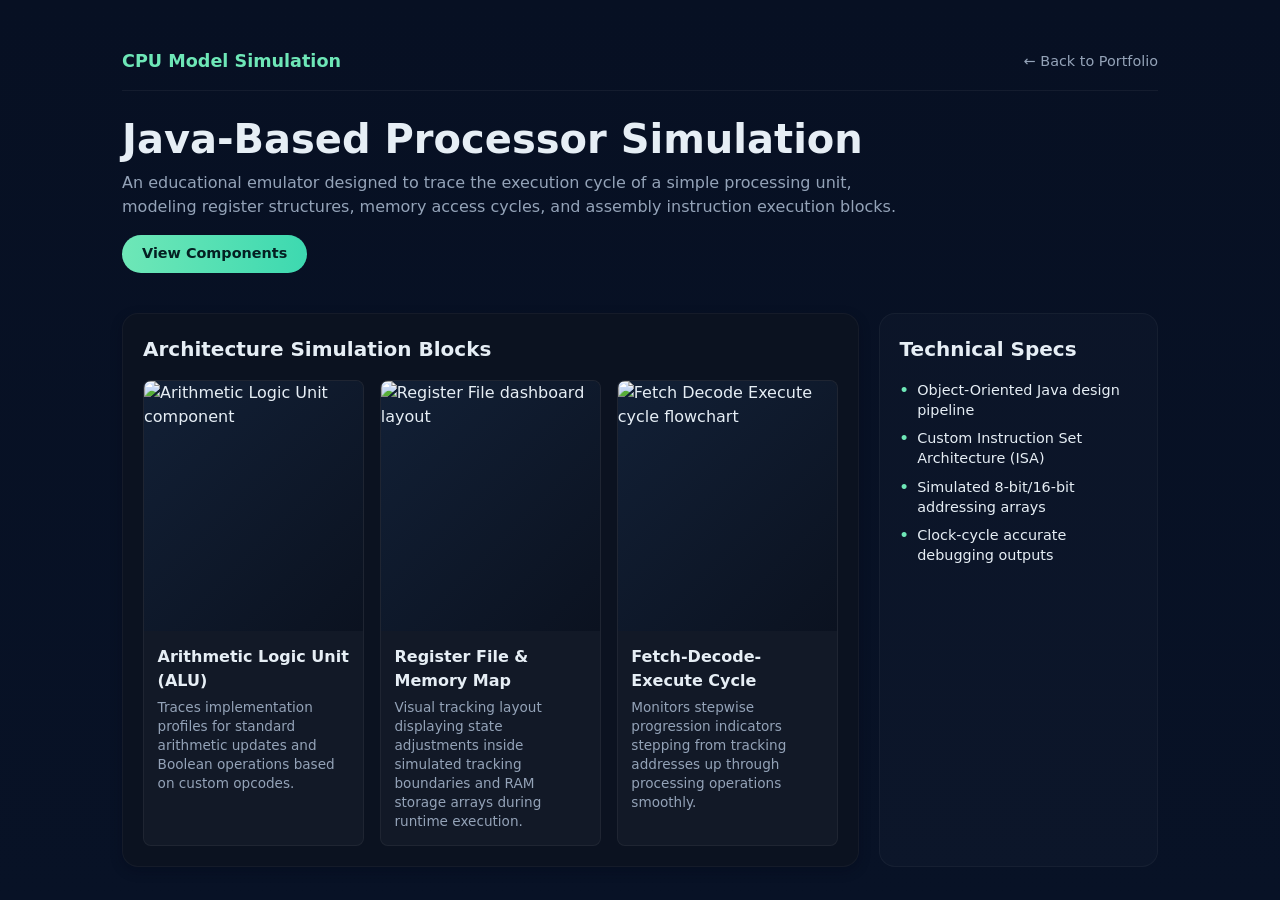
==== cpu-model.html @ 83f062a2 "Initial commit" ====
<!DOCTYPE html>
<html lang="en">
<head>
  <meta charset="UTF-8">
  <meta name="viewport" content="width=device-width, initial-scale=1.0">
  <title>CPU Model Architecture Simulation - Daniel Nelson</title>
  <link rel="stylesheet" href="style.css">
</head>
<body>
  <div class="page-container">
    <header class="project-header">
      <div class="brand">CPU Model Simulation</div>
      <nav>
        <a href="index.html">← Back to Portfolio</a>
      </nav>
    </header>

    <main>
      <section class="project-hero">
        <h1>Java-Based Processor Simulation</h1>
        <p>An educational emulator designed to trace the execution cycle of a simple processing unit, modeling register structures, memory access cycles, and assembly instruction execution blocks.</p>
        <a class="btn" href="#architecture">View Components</a>
      </section>

      <div class="project-grid-layout">
        <section class="project-main-content" id="architecture">
          <h2 class="project-section-title">Architecture Simulation Blocks</h2>
          <div class="display-cards-grid">
            <article class="detail-card">
              <img src="https://via.placeholder.com/640x360?text=ALU+Simulation" alt="Arithmetic Logic Unit component">
              <div class="detail-card-body">
                <h3>Arithmetic Logic Unit (ALU)</h3>
                <p>Traces implementation profiles for standard arithmetic updates and Boolean operations based on custom opcodes.</p>
              </div>
            </article>
            
            <article class="detail-card">
              <img src="https://via.placeholder.com/640x360?text=Register+File" alt="Register File dashboard layout">
              <div class="detail-card-body">
                <h3>Register File & Memory Map</h3>
                <p>Visual tracking layout displaying state adjustments inside simulated tracking boundaries and RAM storage arrays during runtime execution.</p>
              </div>
            </article>
            
            <article class="detail-card">
              <img src="https://via.placeholder.com/640x360?text=Instruction+Cycle" alt="Fetch Decode Execute cycle flowchart">
              <div class="detail-card-body">
                <h3>Fetch-Decode-Execute Cycle</h3>
                <p>Monitors stepwise progression indicators stepping from tracking addresses up through processing operations smoothly.</p>
              </div>
            </article>
          </div>
        </section>

        <aside class="project-sidebar">
          <h2 class="project-section-title">Technical Specs</h2>
          <ul class="spec-list">
            <li>Object-Oriented Java design pipeline</li>
            <li>Custom Instruction Set Architecture (ISA)</li>
            <li>Simulated 8-bit/16-bit addressing arrays</li>
            <li>Clock-cycle accurate debugging outputs</li>
          </ul>
        </aside>
      </div>
    </main>
  </div>
</body>
</html>
---- style.css ----
:root {
  --bg: #0f1724;
  --card: #0b1220;
  --accent: #6ee7b7;
  --muted: #94a3b8;
  --text: #e6eef5;
  --glass: rgba(255, 255, 255, 0.03);
  --radius: 16px; 
  
  --fs-h2: clamp(1.6rem, 3vw + 0.8rem, 2.5rem);
  --fs-h3: clamp(1.3rem, 2vw + 0.8rem, 1.8rem);
  --fs-body: clamp(0.9rem, 0.3vw + 0.8rem, 1rem);
  --fluid-padding: clamp(1rem, 3vw, 2rem); 
}

* { box-sizing: border-box; }
html, body { min-height: 100vh; }

body {
  margin: 0;
  font-family: Inter, system-ui, -apple-system, 'Segoe UI', Roboto, 'Helvetica Neue', Arial;
  background: linear-gradient(180deg, #071023 0%, #081226 100%);
  color: var(--text);
  font-size: var(--fs-body);
  line-height: 1.5;
  -webkit-font-smoothing: antialiased;
}

.container {
  width: 100%;
  max-width: 1100px;
  margin: 0 auto;
  padding: 0 var(--fluid-padding);
}

.site-header {
  backdrop-filter: blur(6px);
  background: transparent;
  padding: 0.75rem 0;
}

.header-inner {
  display: flex;
  align-items: center;
  justify-content: space-between;
}

.logo {
  margin: 0;
  font-size: 1.1rem;
}

.nav {
  list-style: none;
  display: flex;
  gap: 1.25rem;
  margin: 0;
  padding: 0;
}

.nav a {
  color: var(--muted);
  text-decoration: none;
  transition: color 0.2s;
}
.nav a:hover { color: var(--accent); }


.hero {
  padding: calc(var(--fluid-padding) * 1.5) 0;
  display: flex;
  align-items: center;
}

.hero-inner {
  display: grid;
  grid-template-columns: 1.3fr 0.7fr;
  gap: 1.5rem;
  align-items: center;
  width: 100%;
}

.hero-text h2 {
  margin: 0 0 0.5rem;
  font-size: var(--fs-h2);
  line-height: 1.1;
}

.hero-text p {
  margin: 0 0 1rem;
  color: var(--muted);
}

.btn {
  display: inline-block;
  background: linear-gradient(90deg, var(--accent), #3dd9b0);
  color: #042022;
  padding: 0.5rem 1.25rem;
  border-radius: 999px;
  text-decoration: none;
  font-weight: 600;
  font-size: 0.9rem;
  transition: transform 0.2s, box-shadow 0.2s;
}
.btn:hover {
  transform: translateY(-1px);
  box-shadow: 0 4px 12px rgba(110, 231, 183, 0.2);
}

.hero-photo {
  width: 100%;
  max-width: 220px;
  height: auto;
  display: block;
  margin: 0 auto;
  border-radius: var(--radius);
  background: linear-gradient(135deg, #0b1220, #122036);
  box-shadow: 0 4px 16px rgba(0,0,0,0.4);
}

.about { padding: var(--fluid-padding) 0; }
.about h3 { margin-top: 0; font-size: var(--fs-h3); margin-bottom: 0.5rem; }

.projects { padding: var(--fluid-padding) 0; }
.projects h3 { font-size: var(--fs-h3); margin-bottom: 1rem;}

.projects-grid {
  display: grid;
  grid-template-columns: repeat(auto-fit, minmax(260px, 1fr));
  gap: 1rem;
}

.card {
  display: flex;
  flex-direction: column;
  background: var(--card);
  padding: 1rem;
  border-radius: var(--radius);
  box-shadow: 0 4px 12px rgba(2, 6, 23, 0.5);
  height: 100%;
}

.card-media {
  height: 100px; 
  border-radius: 8px;
  background: linear-gradient(90deg, #123 30%, #234 70%);
  margin-bottom: 0.75rem;
}

.card-media img {
  width: 100%;
  height: 100%;
  object-fit: cover;
  display: block;
}

.card h4 { margin: 0 0 0.35rem 0; font-size: 1.1rem; }
.card p { color: var(--muted); margin: 0 0 1rem; flex-grow: 1; font-size: 0.9rem; }
.link { color: var(--accent); text-decoration: none; font-weight: 600; font-size: 0.9rem; }

.contact { padding: var(--fluid-padding) 0; }
.contact h3 { font-size: var(--fs-h3); margin-bottom: 1rem; }
.contact-form {
  display: grid;
  grid-template-columns: 1fr 1fr;
  gap: 0.85rem;
  max-width: 650px;
}

.contact-form label { display: block; }
.contact-form label.full-width { grid-column: 1 / -1; }
.contact-form span { display: block; color: var(--muted); font-size: 0.8rem; margin-bottom: 0.25rem; }
.contact-form input, .contact-form textarea {
  width: 100%;
  padding: 0.5rem 0.75rem;
  border-radius: 6px;
  border: 1px solid rgba(255, 255, 255, 0.08);
  background: var(--glass);
  color: var(--text);
  font-size: 0.9rem;
}
.contact-form button { grid-column: 1 / -1; justify-self: start; border: none; cursor: pointer; }

.site-footer { padding: 1.5rem 0; color: var(--muted); text-align: center; font-size: 0.85rem; }

/* Dynamic Layout Adjustments via Media Queries */
@media (max-width: 900px) {
  .hero-inner { grid-template-columns: 1fr; text-align: center; gap: 1rem; }
  .hero-photo { max-width: 160px; order: -1; }
}

@media (max-width: 600px) {
  .contact-form { grid-template-columns: 1fr; }
}

/* ==========================================================================
   Shared Project Detail Page Styles
   ========================================================================== */
.page-container {
  max-width: 1100px;
  margin: 0 auto;
  padding: var(--fluid-padding);
}

.project-header {
  display: flex;
  justify-content: space-between;
  align-items: center;
  padding: 1rem 0;
  border-bottom: 1px solid rgba(255, 255, 255, 0.05);
}

.project-header .brand { font-size: 1.1rem; font-weight: 700; color: var(--accent); }
.project-header nav a { color: var(--muted); text-decoration: none; font-size: 0.9rem; transition: color 0.2s; }
.project-header nav a:hover { color: var(--text); }

.project-hero { padding: 1.5rem 0; }
.project-hero h1 { font-size: var(--fs-h2); margin: 0 0 0.5rem 0; line-height: 1.2; }
.project-hero p { color: var(--muted); font-size: 1rem; max-width: 800px; margin: 0 0 1rem 0; line-height: 1.5; }

.project-grid-layout { display: grid; gap: 1.25rem; margin-top: 1rem; }

@media (min-width: 900px) {
  .project-grid-layout { grid-template-columns: 1.45fr 0.55fr; }
}

.project-main-content {
  background: var(--card);
  border: 1px solid rgba(255, 255, 255, 0.04);
  border-radius: var(--radius);
  padding: 1.25rem;
  box-shadow: 0 4px 12px rgba(2, 6, 23, 0.3);
}

.project-sidebar {
  background: rgba(255, 255, 255, 0.02);
  border: 1px solid rgba(255, 255, 255, 0.04);
  border-radius: var(--radius);
  padding: 1.25rem;
}

.project-section-title { margin: 0 0 1rem 0; font-size: 1.25rem; font-weight: 700; }

.display-cards-grid {
  display: grid;
  grid-template-columns: repeat(auto-fit, minmax(220px, 1fr));
  gap: 1rem;
}

.detail-card {
  border-radius: 8px;
  overflow: hidden;
  background: rgba(255, 255, 255, 0.03);
  border: 1px solid rgba(255, 255, 255, 0.05);
}

.detail-card img {
  width: 100%;
  display: block;
  height: 250px; 
  object-fit: scale-down;
  background: linear-gradient(135deg, #122036, #0b1220);
}

.detail-card-body { padding: 0.85rem; }
.detail-card-body h3 { margin: 0 0 0.35rem 0; font-size: 1rem; font-weight: 600; }
.detail-card-body p { margin: 0; color: var(--muted); font-size: 0.85rem; line-height: 1.4; }

.spec-list { list-style: none; padding: 0; margin: 0; }
.spec-list li { position: relative; padding-left: 1.1rem; margin-bottom: 0.5rem; font-size: 0.9rem; color: var(--text); line-height: 1.4; }
.spec-list li::before { content: "•"; position: absolute; left: 0; color: var(--accent); font-weight: 700; }
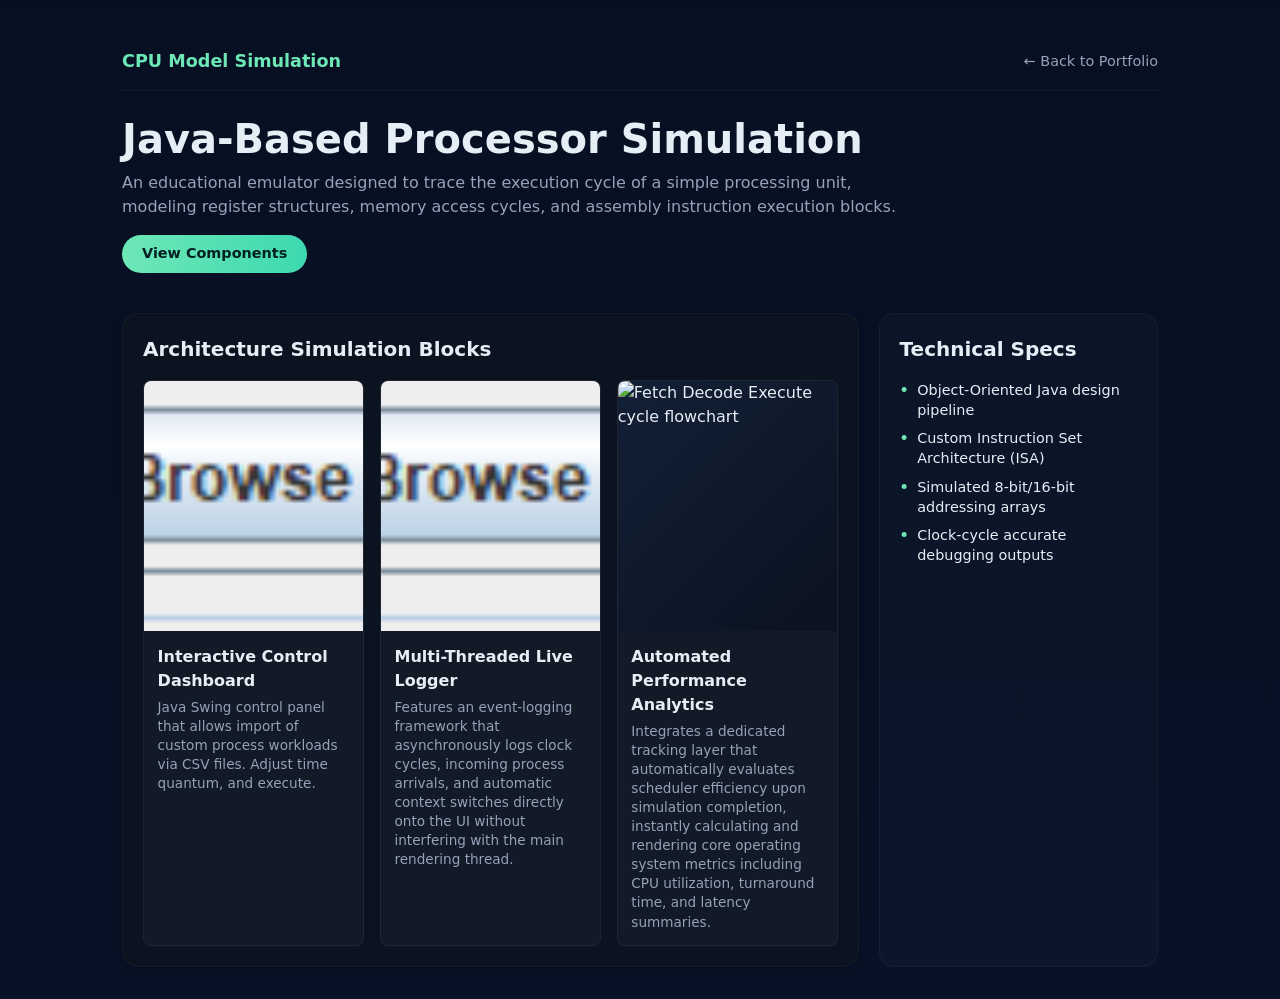
==== commit 8297318a: "small ui text/img changes" ====
--- a/cpu-model.html
+++ b/cpu-model.html
@@ -27,26 +27,26 @@
           <h2 class="project-section-title">Architecture Simulation Blocks</h2>
           <div class="display-cards-grid">
             <article class="detail-card">
-              <img src="https://via.placeholder.com/640x360?text=ALU+Simulation" alt="Arithmetic Logic Unit component">
+              <img src="Assets\CPUModel\Screenshot 2026-06-26 180432.png" alt="Interactive Control Dashboard">
               <div class="detail-card-body">
-                <h3>Arithmetic Logic Unit (ALU)</h3>
-                <p>Traces implementation profiles for standard arithmetic updates and Boolean operations based on custom opcodes.</p>
+                <h3>Interactive Control Dashboard</h3>
+                <p>Java Swing control panel that allows import of custom process workloads via CSV files. Adjust time quantum, and execute.</p>
               </div>
             </article>
             
             <article class="detail-card">
-              <img src="https://via.placeholder.com/640x360?text=Register+File" alt="Register File dashboard layout">
+              <img src="Assets\CPUModel\Screenshot 2026-06-26 180432.png" alt="Multi-Threaded Live Logger">
               <div class="detail-card-body">
-                <h3>Register File & Memory Map</h3>
-                <p>Visual tracking layout displaying state adjustments inside simulated tracking boundaries and RAM storage arrays during runtime execution.</p>
+                <h3>Multi-Threaded Live Logger</h3>
+                <p>Features an event-logging framework that asynchronously logs clock cycles, incoming process arrivals, and automatic context switches directly onto the UI without interfering with  the main rendering thread.</p>
               </div>
             </article>
             
             <article class="detail-card">
               <img src="https://via.placeholder.com/640x360?text=Instruction+Cycle" alt="Fetch Decode Execute cycle flowchart">
               <div class="detail-card-body">
-                <h3>Fetch-Decode-Execute Cycle</h3>
-                <p>Monitors stepwise progression indicators stepping from tracking addresses up through processing operations smoothly.</p>
+                <h3>Automated Performance Analytics</h3>
+                <p>Integrates a dedicated tracking layer that automatically evaluates scheduler efficiency upon simulation completion, instantly calculating and rendering core operating system metrics including CPU utilization, turnaround time, and latency summaries.</p>
               </div>
             </article>
           </div>
--- a/style.css
+++ b/style.css
@@ -258,7 +258,7 @@
   width: 100%;
   display: block;
   height: 250px; 
-  object-fit: scale-down;
+  object-fit: cover;
   background: linear-gradient(135deg, #122036, #0b1220);
 }
 
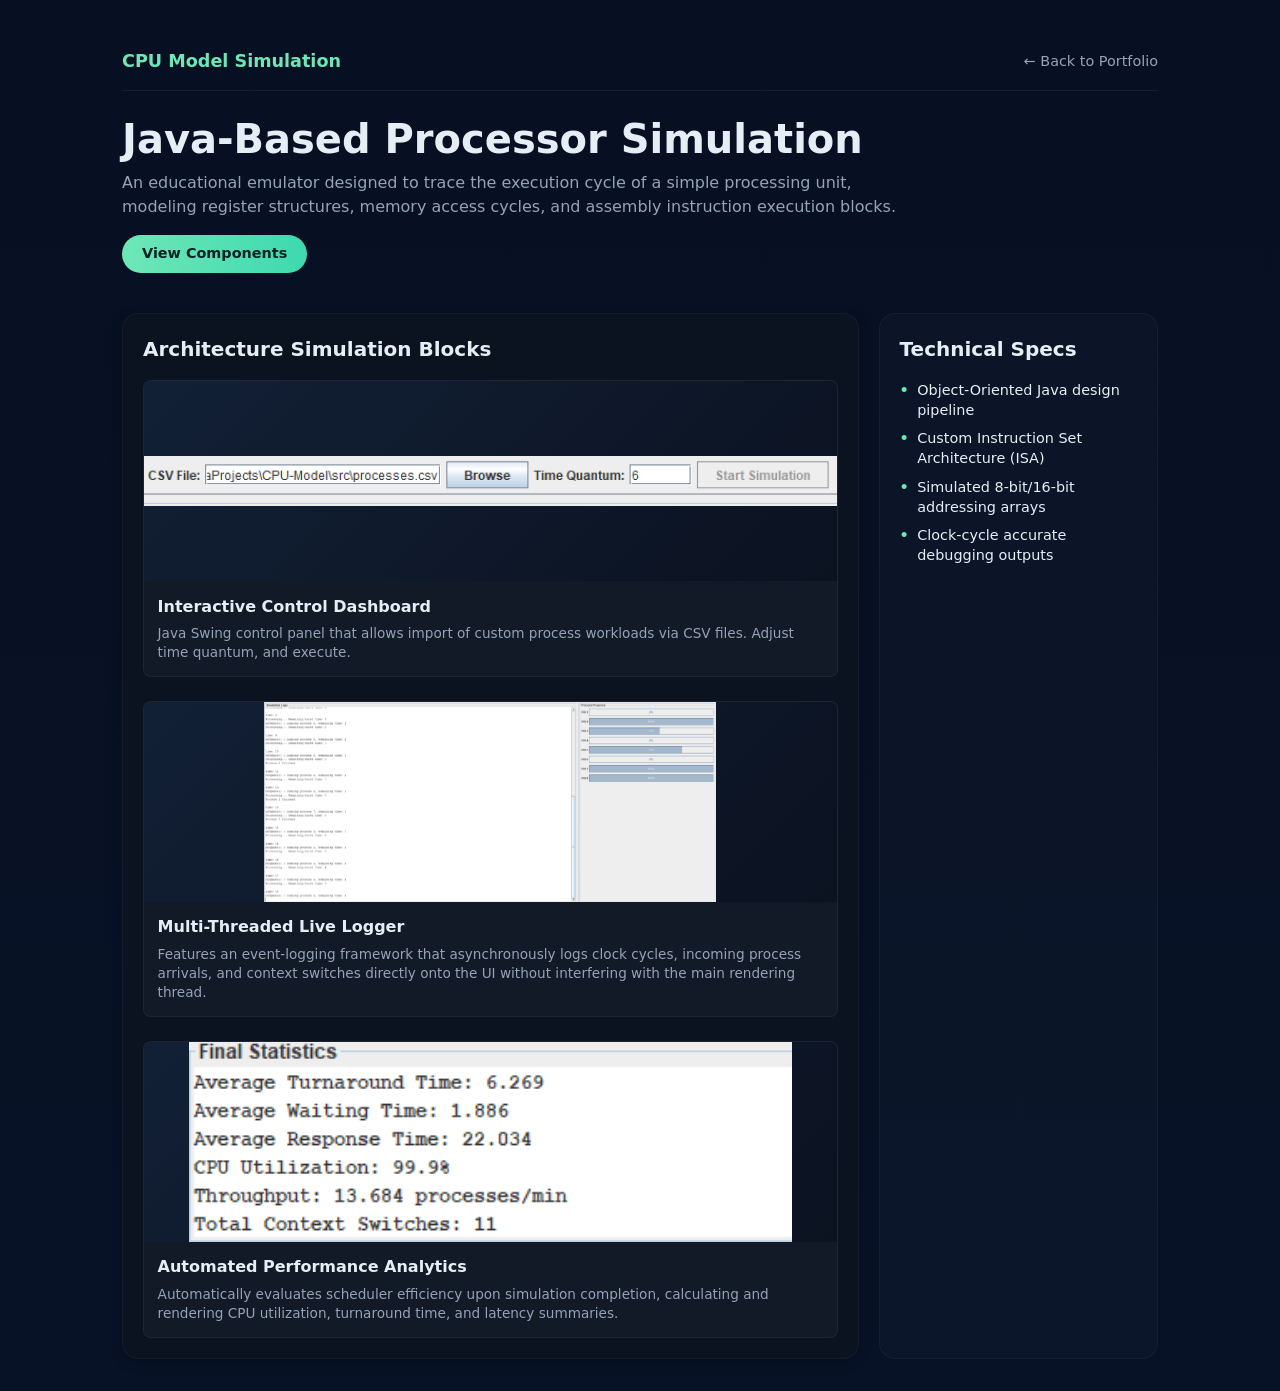
==== commit a27bf694: "1.0.0" ====
--- a/cpu-model.html
+++ b/cpu-model.html
@@ -19,10 +19,10 @@
       <section class="project-hero">
         <h1>Java-Based Processor Simulation</h1>
         <p>An educational emulator designed to trace the execution cycle of a simple processing unit, modeling register structures, memory access cycles, and assembly instruction execution blocks.</p>
-        <a class="btn" href="#architecture">View Components</a>
+        <a class="btn" href="https://github.com/Kastello0/CPU-Model">View Components</a>
       </section>
 
-      <div class="project-grid-layout">
+      <div class="project-grid-layout cpu-rows-layout">
         <section class="project-main-content" id="architecture">
           <h2 class="project-section-title">Architecture Simulation Blocks</h2>
           <div class="display-cards-grid">
@@ -35,18 +35,18 @@
             </article>
             
             <article class="detail-card">
-              <img src="Assets\CPUModel\Screenshot 2026-06-26 180432.png" alt="Multi-Threaded Live Logger">
+              <img src="Assets\CPUModel\Screenshot 2026-06-26 180431.png" alt="Multi-Threaded Live Logger">
               <div class="detail-card-body">
                 <h3>Multi-Threaded Live Logger</h3>
-                <p>Features an event-logging framework that asynchronously logs clock cycles, incoming process arrivals, and automatic context switches directly onto the UI without interfering with  the main rendering thread.</p>
+                <p>Features an event-logging framework that asynchronously logs clock cycles, incoming process arrivals, and context switches directly onto the UI without interfering with  the main rendering thread.</p>
               </div>
             </article>
             
             <article class="detail-card">
-              <img src="https://via.placeholder.com/640x360?text=Instruction+Cycle" alt="Fetch Decode Execute cycle flowchart">
+              <img src="Assets\CPUModel\Screenshot 2026-06-26 180637.png" alt="Automated Performance Analytics">
               <div class="detail-card-body">
                 <h3>Automated Performance Analytics</h3>
-                <p>Integrates a dedicated tracking layer that automatically evaluates scheduler efficiency upon simulation completion, instantly calculating and rendering core operating system metrics including CPU utilization, turnaround time, and latency summaries.</p>
+                <p>Automatically evaluates scheduler efficiency upon simulation completion, calculating and rendering CPU utilization, turnaround time, and latency summaries.</p>
               </div>
             </article>
           </div>
--- a/style.css
+++ b/style.css
@@ -258,7 +258,7 @@
   width: 100%;
   display: block;
   height: 250px; 
-  object-fit: cover;
+  object-fit: contain;
   background: linear-gradient(135deg, #122036, #0b1220);
 }
 
@@ -268,4 +268,18 @@
 
 .spec-list { list-style: none; padding: 0; margin: 0; }
 .spec-list li { position: relative; padding-left: 1.1rem; margin-bottom: 0.5rem; font-size: 0.9rem; color: var(--text); line-height: 1.4; }
-.spec-list li::before { content: "•"; position: absolute; left: 0; color: var(--accent); font-weight: 700; }+.spec-list li::before { content: "•"; position: absolute; left: 0; color: var(--accent); font-weight: 700; }
+/* Custom Row Layout for CPU Model Architecture Simulation */
+#architecture .display-cards-grid {
+  grid-template-columns: 1fr; /* Force elements into rows instead of side-by-side columns */
+  gap: 1.5rem; /* Give the rows a bit more breathing room */
+}
+
+#architecture .detail-card {
+  display: flex;
+  flex-direction: column; /* Ensures image stays on top, text on bottom */
+}
+
+#architecture .detail-card img {
+  height: 200px; /* Adjust height if necessary so it perfectly splits the top half */
+}
